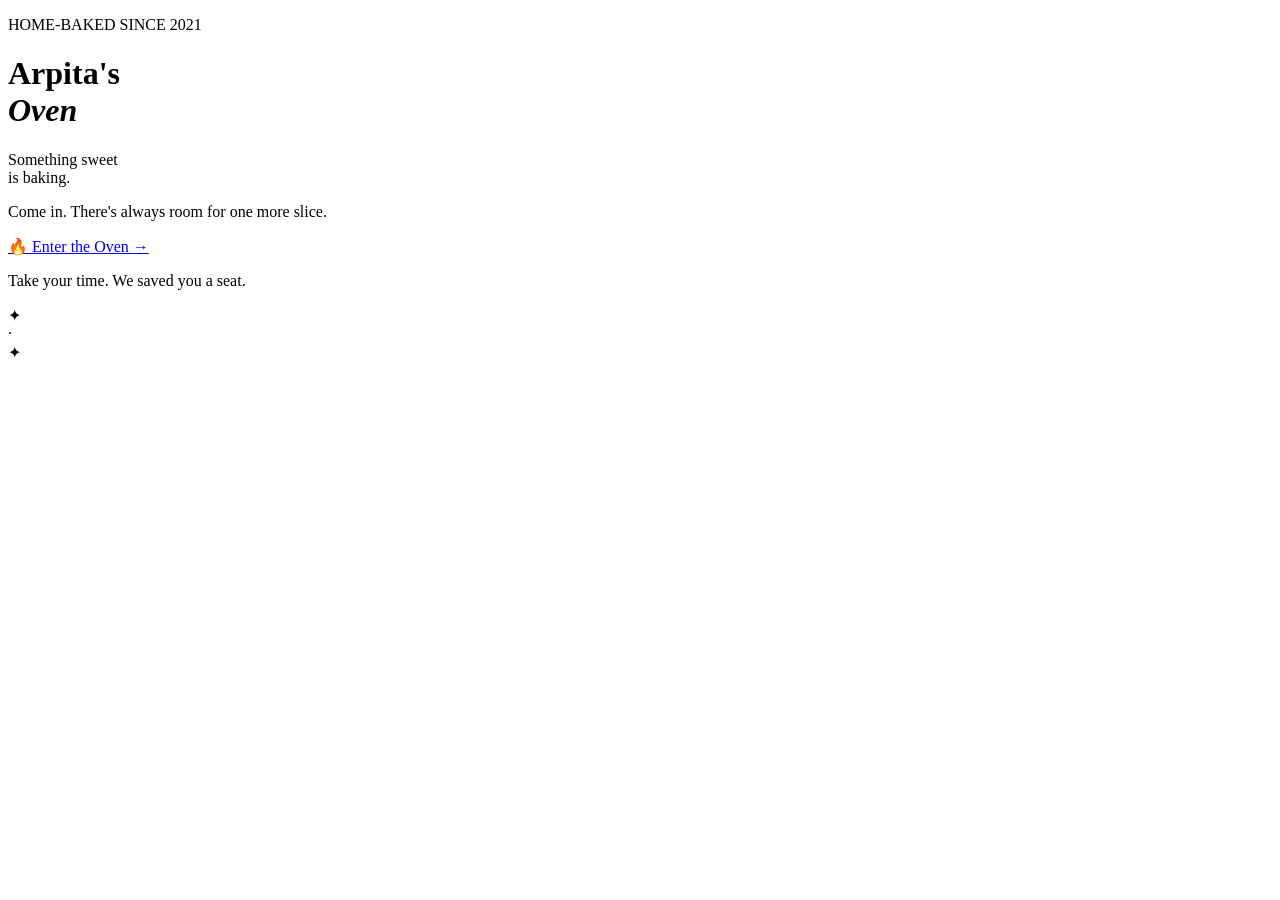
==== index.html @ a133d8ac "Create index.html" ====
<!DOCTYPE html>
<html lang="en">
<head>
  <meta charset="UTF-8">
  <meta name="viewport" content="width=device-width, initial-scale=1.0">

  <title>Arpita's Oven — Something Sweet Is Baking</title>

  <meta
    name="description"
    content="Welcome to Arpita's Oven — home-baked cakes made with love for moments worth remembering."
  >

  <link rel="stylesheet" href="css/style.css">
</head>

<body class="entrance-page">

  <main class="entrance">

    <div class="entrance-glow"></div>

    <div class="entrance-content">

      <p class="tiny-label">
        HOME-BAKED SINCE 2021
      </p>

      <h1>
        Arpita's<br>
        <em>Oven</em>
      </h1>

      <div class="divider"></div>

      <p class="entrance-message">
        Something sweet<br>
        is baking.
      </p>

      <p class="entrance-sub">
        Come in. There's always room for one more slice.
      </p>

      <a href="oven.html" class="oven-button">
        <span>🔥</span>
        Enter the Oven
        <span class="arrow">→</span>
      </a>

      <p class="entrance-note">
        Take your time. We saved you a seat.
      </p>

    </div>

    <div class="floating-crumb crumb-one">✦</div>
    <div class="floating-crumb crumb-two">·</div>
    <div class="floating-crumb crumb-three">✦</div>

  </main>

</body>
</html>
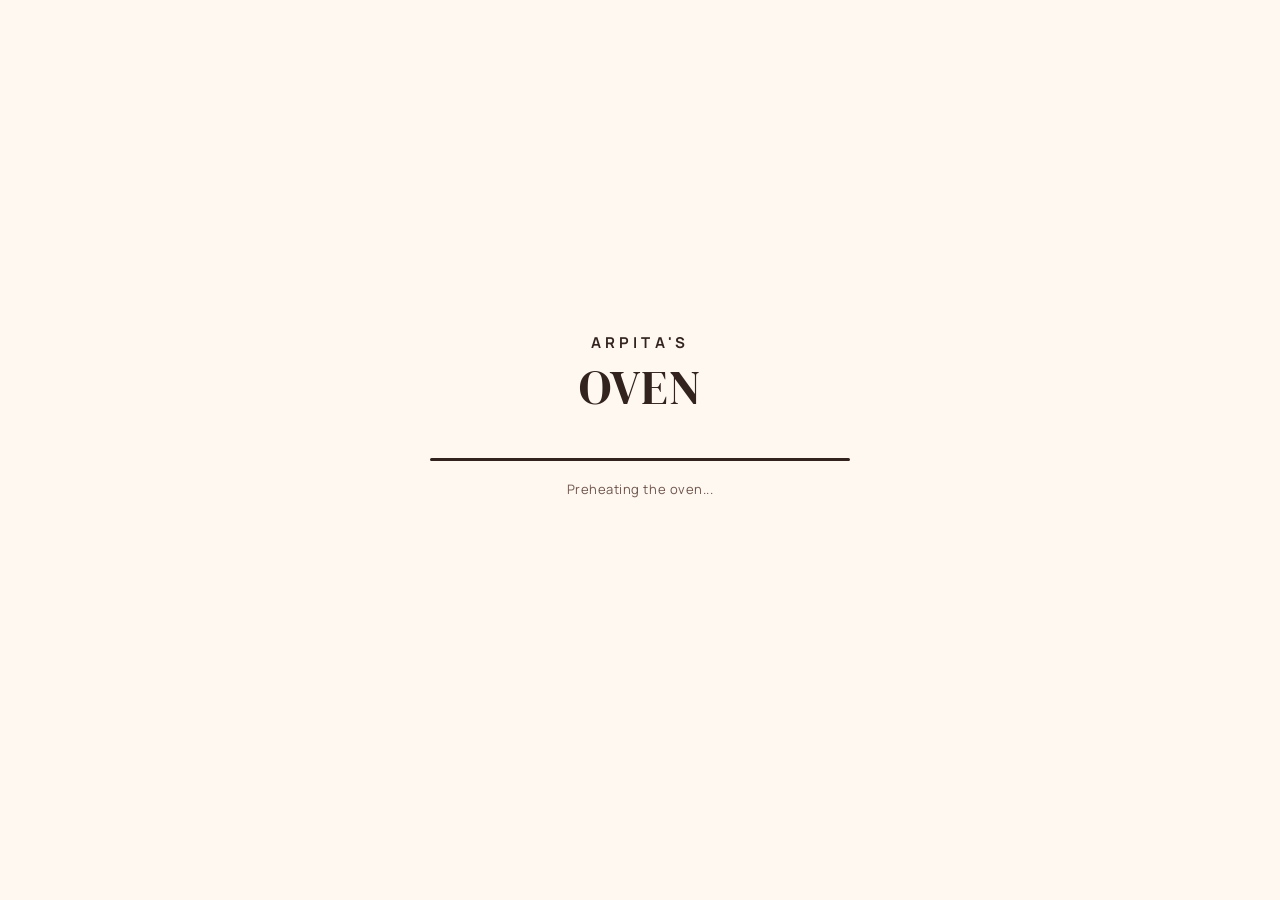
==== commit 6b38c9ae: "Update index.html" ====
--- a/index.html
+++ b/index.html
@@ -59,6 +59,6 @@
     <div class="floating-crumb crumb-three">✦</div>
 
   </main>
-
+<script src="js/main.js"></script>
 </body>
 </html>
--- a/css/style.css
+++ b/css/style.css
@@ -0,0 +1,1480 @@
+@import url('https://fonts.googleapis.com/css2?family=DM+Serif+Display:ital@0;1&family=Manrope:wght@400;500;600;700&display=swap');
+
+:root {
+
+  --cream: #fff8f1;
+  --cream-dark: #f5e9dd;
+
+  --brown: #33231e;
+  --brown-soft: #6d554c;
+
+  --peach: #e9a28f;
+  --peach-light: #f5c9ba;
+
+  --gold: #c89455;
+
+  --white: #ffffff;
+
+  --serif: "DM Serif Display", Georgia, serif;
+  --sans: "Manrope", Arial, sans-serif;
+
+}
+
+
+* {
+  box-sizing: border-box;
+}
+
+
+html {
+  scroll-behavior: smooth;
+}
+
+
+body {
+
+  margin: 0;
+
+  background: var(--cream);
+  color: var(--brown);
+
+  font-family: var(--sans);
+
+  line-height: 1.6;
+
+}
+
+
+a {
+  color: inherit;
+  text-decoration: none;
+}
+
+
+/* =========================
+   ENTRANCE
+========================= */
+
+
+.entrance-page {
+  overflow: hidden;
+}
+
+
+.entrance {
+
+  min-height: 100vh;
+
+  display: flex;
+  align-items: center;
+  justify-content: center;
+
+  position: relative;
+
+  background:
+
+    radial-gradient(
+      circle at 50% 45%,
+      rgba(245,201,186,.55),
+      transparent 32%
+    ),
+
+    var(--cream);
+
+}
+
+
+.entrance-content {
+
+  text-align: center;
+
+  position: relative;
+  z-index: 2;
+
+  padding: 40px 24px;
+
+}
+
+
+.tiny-label {
+
+  font-size: 11px;
+
+  letter-spacing: 4px;
+
+  font-weight: 700;
+
+  color: var(--brown-soft);
+
+  margin-bottom: 28px;
+
+}
+
+
+.entrance h1 {
+
+  font-family: var(--serif);
+
+  font-size: clamp(72px, 11vw, 150px);
+
+  font-weight: 400;
+
+  line-height: .82;
+
+  letter-spacing: -5px;
+
+  margin: 0;
+
+}
+
+
+.entrance h1 em {
+
+  color: var(--peach);
+
+  font-weight: 400;
+
+}
+
+
+.divider {
+
+  width: 70px;
+
+  height: 1px;
+
+  background: var(--gold);
+
+  margin: 45px auto 30px;
+
+}
+
+
+.entrance-message {
+
+  font-family: var(--serif);
+
+  font-size: clamp(30px, 4vw, 48px);
+
+  line-height: 1.05;
+
+  margin: 0;
+
+}
+
+
+.entrance-sub {
+
+  color: var(--brown-soft);
+
+  margin: 20px 0 35px;
+
+}
+
+
+.oven-button {
+
+  display: inline-flex;
+
+  align-items: center;
+
+  gap: 13px;
+
+  padding: 17px 28px;
+
+  border-radius: 100px;
+
+  background: var(--brown);
+
+  color: var(--cream);
+
+  font-weight: 700;
+
+  transition:
+    transform .25s ease,
+    box-shadow .25s ease;
+
+}
+
+
+.oven-button:hover {
+
+  transform: translateY(-4px);
+
+  box-shadow:
+    0 15px 30px rgba(51,35,30,.18);
+
+}
+
+
+.arrow {
+
+  transition: transform .25s ease;
+
+}
+
+
+.oven-button:hover .arrow {
+
+  transform: translateX(5px);
+
+}
+
+
+.entrance-note {
+
+  margin-top: 18px;
+
+  font-size: 12px;
+
+  color: var(--brown-soft);
+
+}
+
+
+/* floating details */
+
+
+.floating-crumb {
+
+  position: absolute;
+
+  color: var(--peach);
+
+  opacity: .55;
+
+}
+
+
+.crumb-one {
+  top: 18%;
+  left: 20%;
+}
+
+
+.crumb-two {
+  top: 30%;
+  right: 18%;
+  font-size: 30px;
+}
+
+
+.crumb-three {
+  bottom: 20%;
+  left: 25%;
+}
+
+
+/* =========================
+   HEADER
+========================= */
+
+
+.site-header {
+
+  position: sticky;
+
+  top: 0;
+
+  z-index: 20;
+
+  height: 76px;
+
+  display: flex;
+
+  align-items: center;
+
+  justify-content: space-between;
+
+  padding: 0 5vw;
+
+  background: rgba(255,248,241,.9);
+
+  backdrop-filter: blur(12px);
+
+  border-bottom: 1px solid rgba(51,35,30,.08);
+
+}
+
+
+.brand {
+
+  display: flex;
+
+  align-items: center;
+
+  gap: 10px;
+
+  font-family: var(--serif);
+
+  font-size: 20px;
+
+}
+
+
+.brand-mark {
+
+  width: 34px;
+  height: 34px;
+
+  display: grid;
+  place-items: center;
+
+  border-radius: 50%;
+
+  background: var(--brown);
+
+  color: var(--cream);
+
+  font-family: var(--sans);
+
+  font-size: 10px;
+
+  font-weight: 700;
+
+}
+
+
+nav {
+
+  display: flex;
+
+  gap: 27px;
+
+  font-size: 13px;
+
+  font-weight: 600;
+
+}
+
+
+nav a {
+
+  color: var(--brown-soft);
+
+  transition: color .2s ease;
+
+}
+
+
+nav a:hover,
+nav a.active {
+
+  color: var(--brown);
+
+}
+
+
+.nav-order {
+
+  padding: 10px 17px;
+
+  background: var(--peach);
+
+  color: white;
+
+  border-radius: 100px;
+
+  font-size: 12px;
+
+  font-weight: 700;
+
+}
+
+
+/* =========================
+   HERO
+========================= */
+
+
+.hero-section {
+
+  min-height: 720px;
+
+  display: grid;
+
+  grid-template-columns: 1fr 1fr;
+
+  align-items: center;
+
+  gap: 70px;
+
+  max-width: 1250px;
+
+  margin: auto;
+
+  padding: 90px 6vw;
+
+}
+
+
+.eyebrow {
+
+  font-size: 10px;
+
+  letter-spacing: 3px;
+
+  font-weight: 700;
+
+  color: var(--peach);
+
+  margin: 0 0 18px;
+
+}
+
+
+.hero-copy h1 {
+
+  font-family: var(--serif);
+
+  font-size: clamp(50px, 6vw, 82px);
+
+  font-weight: 400;
+
+  line-height: 1;
+
+  letter-spacing: -2px;
+
+  margin: 0;
+
+}
+
+
+.hero-copy h1 em {
+
+  color: var(--peach);
+
+}
+
+
+.hero-description {
+
+  max-width: 500px;
+
+  color: var(--brown-soft);
+
+  font-size: 17px;
+
+  margin: 30px 0;
+
+}
+
+
+.button-row {
+
+  display: flex;
+
+  gap: 12px;
+
+  flex-wrap: wrap;
+
+}
+
+
+.button {
+
+  display: inline-flex;
+
+  align-items: center;
+
+  justify-content: center;
+
+  padding: 14px 22px;
+
+  border-radius: 100px;
+
+  font-weight: 700;
+
+  font-size: 13px;
+
+}
+
+
+.button-dark {
+
+  background: var(--brown);
+
+  color: var(--cream);
+
+}
+
+
+.button-light {
+
+  border: 1px solid rgba(51,35,30,.25);
+
+}
+
+
+.button-cream {
+
+  background: var(--cream);
+
+  color: var(--brown);
+
+}
+
+
+.hero-art {
+
+  display: flex;
+
+  justify-content: center;
+
+}
+
+
+.cake-placeholder {
+
+  width: min(450px, 90vw);
+
+  aspect-ratio: 1;
+
+  border-radius: 50%;
+
+  background: var(--cream-dark);
+
+  display: flex;
+
+  flex-direction: column;
+
+  align-items: center;
+
+  justify-content: center;
+
+}
+
+
+.cake-placeholder p {
+
+  color: var(--brown-soft);
+
+  font-size: 12px;
+
+  text-align: center;
+
+  margin-top: 20px;
+
+}
+
+
+.cake-illustration {
+
+  width: 230px;
+
+  position: relative;
+
+}
+
+
+.cake-bottom,
+.cake-middle,
+.cake-top {
+
+  margin: auto;
+
+  background: white;
+
+  border: 2px solid var(--peach);
+
+}
+
+
+.cake-bottom {
+
+  width: 220px;
+
+  height: 55px;
+
+  border-radius: 10px 10px 18px 18px;
+
+}
+
+
+.cake-middle {
+
+  width: 190px;
+
+  height: 50px;
+
+  border-radius: 10px;
+
+  margin-top: -3px;
+
+}
+
+
+.cake-top {
+
+  width: 160px;
+
+  height: 45px;
+
+  border-radius: 10px 10px 5px 5px;
+
+  margin-top: -3px;
+
+}
+
+
+.cake-plate {
+
+  width: 250px;
+
+  height: 12px;
+
+  border-radius: 50%;
+
+  background: var(--peach-light);
+
+  margin: 10px auto 0;
+
+}
+
+
+.cake-flame {
+
+  text-align: center;
+
+  color: var(--gold);
+
+  margin-bottom: 5px;
+
+}
+
+
+/* =========================
+   INTRO
+========================= */
+
+
+.intro-section {
+
+  text-align: center;
+
+  max-width: 850px;
+
+  margin: auto;
+
+  padding: 120px 24px;
+
+}
+
+
+.intro-section h2,
+.featured-section h2,
+.gallery-preview h2 {
+
+  font-family: var(--serif);
+
+  font-size: clamp(42px, 5vw, 64px);
+
+  line-height: 1.05;
+
+  font-weight: 400;
+
+  margin: 0;
+
+}
+
+
+.section-copy {
+
+  max-width: 560px;
+
+  margin: 25px auto;
+
+  color: var(--brown-soft);
+
+}
+
+
+.text-link {
+
+  display: inline-block;
+
+  font-weight: 700;
+
+  font-size: 13px;
+
+  border-bottom: 1px solid var(--peach);
+
+  padding-bottom: 4px;
+
+}
+
+
+/* =========================
+   FEATURED
+========================= */
+
+
+.featured-section {
+
+  padding: 100px 6vw;
+
+  background: #f3e6db;
+
+}
+
+
+.section-heading {
+
+  max-width: 1250px;
+
+  margin: 0 auto 40px;
+
+  display: flex;
+
+  justify-content: space-between;
+
+  align-items: end;
+
+  gap: 20px;
+
+}
+
+
+.cake-grid {
+
+  max-width: 1250px;
+
+  margin: auto;
+
+  display: grid;
+
+  grid-template-columns: repeat(3, 1fr);
+
+  gap: 20px;
+
+}
+
+
+.cake-card {
+
+  background: var(--cream);
+
+}
+
+
+.cake-photo-placeholder {
+
+  aspect-ratio: 4/3;
+
+  display: grid;
+
+  place-items: center;
+
+  background: #ead9cc;
+
+  color: var(--brown-soft);
+
+  font-size: 12px;
+
+}
+
+
+.cake-card-content {
+
+  padding: 24px;
+
+}
+
+
+.cake-number {
+
+  font-size: 10px;
+
+  color: var(--gold);
+
+  letter-spacing: 2px;
+
+}
+
+
+.cake-card h3 {
+
+  font-family: var(--serif);
+
+  font-size: 27px;
+
+  font-weight: 400;
+
+  margin: 5px 0 8px;
+
+}
+
+
+.cake-card p {
+
+  color: var(--brown-soft);
+
+  font-size: 13px;
+
+}
+
+
+.cake-price {
+
+  display: block;
+
+  margin-top: 18px;
+
+  font-size: 12px;
+
+  font-weight: 700;
+
+}
+
+
+/* =========================
+   CUSTOM
+========================= */
+
+
+.custom-section {
+
+  padding: 130px 24px;
+
+  background: var(--brown);
+
+  color: var(--cream);
+
+  text-align: center;
+
+}
+
+
+.custom-inner {
+
+  max-width: 700px;
+
+  margin: auto;
+
+}
+
+
+.custom-section .eyebrow {
+
+  color: var(--peach-light);
+
+}
+
+
+.custom-section h2 {
+
+  font-family: var(--serif);
+
+  font-size: clamp(52px, 7vw, 90px);
+
+  font-weight: 400;
+
+  margin: 0 0 20px;
+
+}
+
+
+.custom-section p {
+
+  color: #d8c5ba;
+
+}
+
+
+/* =========================
+   GALLERY PREVIEW
+========================= */
+
+
+.gallery-preview {
+
+  padding: 110px 6vw;
+
+  max-width: 1400px;
+
+  margin: auto;
+
+}
+
+
+.mini-gallery {
+
+  display: grid;
+
+  grid-template-columns: 2fr 1fr 1fr;
+
+  grid-auto-rows: 230px;
+
+  gap: 12px;
+
+}
+
+
+.mini-gallery div {
+
+  display: grid;
+
+  place-items: center;
+
+  background: var(--cream-dark);
+
+  color: var(--brown-soft);
+
+  font-size: 11px;
+
+}
+
+
+.mini-gallery div:first-child {
+
+  grid-row: span 2;
+
+}
+
+
+/* =========================
+   FOOTER
+========================= */
+
+
+footer {
+
+  padding: 70px 24px 35px;
+
+  text-align: center;
+
+  background: #241814;
+
+  color: var(--cream);
+
+}
+
+
+.footer-brand {
+
+  font-family: var(--serif);
+
+  font-size: 30px;
+
+}
+
+
+footer p {
+
+  color: #ad9990;
+
+  font-size: 12px;
+
+}
+
+
+.footer-links {
+
+  display: flex;
+
+  justify-content: center;
+
+  flex-wrap: wrap;
+
+  gap: 20px;
+
+  margin: 30px 0;
+
+  font-size: 12px;
+
+}
+
+
+.copyright {
+
+  margin-top: 40px;
+
+}
+
+
+/* =========================
+   MOBILE
+========================= */
+
+
+@media (max-width: 850px) {
+
+  .site-header {
+
+    height: 68px;
+
+  }
+
+  nav {
+
+    display: none;
+
+  }
+
+  .nav-order {
+
+    display: none;
+
+  }
+
+  .hero-section {
+
+    grid-template-columns: 1fr;
+
+    padding-top: 60px;
+
+    text-align: center;
+
+  }
+
+  .hero-description {
+
+    margin-left: auto;
+    margin-right: auto;
+
+  }
+
+  .button-row {
+
+    justify-content: center;
+
+  }
+
+  .cake-grid {
+
+    grid-template-columns: 1fr;
+
+  }
+
+  .section-heading {
+
+    align-items: start;
+
+    flex-direction: column;
+
+  }
+
+}
+
+
+@media (max-width: 600px) {
+
+  .entrance h1 {
+
+    letter-spacing: -3px;
+
+  }
+
+  .hero-section {
+
+    min-height: auto;
+
+  }
+
+  .intro-section,
+  .featured-section,
+  .gallery-preview {
+
+    padding-top: 75px;
+    padding-bottom: 75px;
+
+  }
+
+  .mini-gallery {
+
+    grid-template-columns: 1fr 1fr;
+
+    grid-auto-rows: 180px;
+
+  }
+
+  .mini-gallery div:first-child {
+
+    grid-row: span 1;
+
+  }
+
+}
+/* ===== CENTERED PAGE CONTENT ===== */
+
+.page-hero-inner,
+.section-heading,
+.story-layout,
+.values-grid,
+.story-closing,
+.gallery-section,
+.gallery-note,
+.cakes-section {
+  width: min(1120px, 90%);
+  margin-left: auto;
+  margin-right: auto;
+}
+
+/* Keep navigation comfortably spaced */
+.site-header {
+  padding-left: 5%;
+  padding-right: 5%;
+}
+
+/* Give page headings a little breathing room */
+.page-hero-inner {
+  padding-top: 40px;
+  padding-bottom: 40px;
+}
+
+/* Story content */
+.story-layout {
+  display: grid;
+  grid-template-columns: 0.8fr 1.2fr;
+  gap: 80px;
+}
+
+/* Gallery and cake sections */
+.gallery-section,
+.cakes-section {
+  padding-left: 0;
+  padding-right: 0;
+}
+
+@media (max-width: 800px) {
+
+  .page-hero-inner,
+  .section-heading,
+  .story-layout,
+  .values-grid,
+  .story-closing,
+  .gallery-section,
+  .gallery-note,
+  .cakes-section {
+    width: 90%;
+  }
+
+  .story-layout {
+    grid-template-columns: 1fr;
+    gap: 30px;
+  }
+
+}
+/* ===== CONTACT PAGE CENTERING ===== */
+
+.contact-section {
+  width: 100%;
+  padding: 100px 0;
+}
+
+.contact-layout {
+  width: min(1120px, 90%);
+  margin-left: auto;
+  margin-right: auto;
+
+  display: grid;
+  grid-template-columns: 0.9fr 1.1fr;
+  gap: 80px;
+  align-items: center;
+}
+
+.contact-copy {
+  max-width: 520px;
+}
+
+.contact-card {
+  width: 100%;
+  max-width: 520px;
+  margin-left: auto;
+  margin-right: auto;
+}
+
+/* WhatsApp + Facebook buttons */
+
+.social-button {
+  display: flex;
+  align-items: center;
+  gap: 16px;
+
+  width: 100%;
+  box-sizing: border-box;
+
+  margin-top: 16px;
+  padding: 18px 20px;
+
+  text-decoration: none;
+  border: 1px solid rgba(51, 35, 30, 0.12);
+  border-radius: 14px;
+
+  background: var(--white);
+  color: var(--brown);
+
+  transition: transform 0.2s ease, box-shadow 0.2s ease;
+}
+
+.social-button:hover {
+  transform: translateY(-3px);
+  box-shadow: 0 12px 30px rgba(51, 35, 30, 0.10);
+}
+
+.social-icon {
+  width: 42px;
+  height: 42px;
+
+  display: flex;
+  align-items: center;
+  justify-content: center;
+
+  border-radius: 50%;
+
+  background: var(--cream-dark);
+
+  font-size: 20px;
+  font-weight: 700;
+}
+
+.social-button strong {
+  display: block;
+  font-size: 16px;
+}
+
+.social-button small {
+  display: block;
+  margin-top: 3px;
+
+  color: var(--brown-soft);
+  font-size: 12px;
+}
+
+
+/* Footer social links */
+
+.footer-social {
+  display: flex;
+  justify-content: center;
+  gap: 20px;
+  margin-top: 22px;
+}
+
+.footer-social a {
+  color: inherit;
+  text-decoration: none;
+}
+
+.footer-social a:hover {
+  text-decoration: underline;
+}
+
+
+/* MOBILE */
+
+@media (max-width: 800px) {
+
+  .contact-section {
+    padding: 70px 0;
+  }
+
+  .contact-layout {
+    width: 90%;
+    grid-template-columns: 1fr;
+    gap: 50px;
+  }
+
+  .contact-copy,
+  .contact-card {
+    max-width: 100%;
+  }
+
+}
+/* =========================================
+   ARPITA'S OVEN — LOADING EXPERIENCE
+   ========================================= */
+
+.oven-loading {
+  position: fixed;
+  inset: 0;
+  z-index: 99999;
+
+  display: flex;
+  align-items: center;
+  justify-content: center;
+
+  background: var(--cream);
+
+  opacity: 1;
+  visibility: visible;
+
+  transition:
+    opacity 0.7s ease,
+    visibility 0.7s ease;
+}
+
+.oven-loading-inner {
+  width: min(420px, 80%);
+  text-align: center;
+}
+
+
+/* BRAND */
+
+.oven-brand {
+  color: var(--brown);
+
+  font-family: var(--sans);
+  font-size: 15px;
+  font-weight: 700;
+  letter-spacing: 0.28em;
+
+  line-height: 1.5;
+
+  animation: ovenBrandIn 1s ease both;
+}
+
+.oven-brand span {
+  display: block;
+
+  font-family: var(--serif);
+  font-size: 48px;
+  font-weight: 400;
+  letter-spacing: 0.02em;
+
+  margin-top: -4px;
+}
+
+
+/* LOADER */
+
+.oven-loader {
+  width: 100%;
+  height: 3px;
+
+  margin: 35px auto 18px;
+
+  overflow: hidden;
+
+  background: var(--cream-dark);
+  border-radius: 20px;
+}
+
+.oven-loader-fill {
+  width: 0;
+  height: 100%;
+
+  background: var(--brown);
+
+  animation: ovenHeat 2.2s ease forwards;
+}
+
+
+/* TEXT */
+
+.oven-loading-text {
+  margin: 0;
+
+  color: var(--brown-soft);
+
+  font-family: var(--sans);
+  font-size: 13px;
+  letter-spacing: 0.04em;
+
+  animation: ovenTextIn 1s ease 0.3s both;
+}
+
+.oven-ding {
+  margin-top: 14px;
+
+  color: var(--brown);
+
+  font-family: var(--serif);
+  font-size: 21px;
+
+  opacity: 0;
+}
+
+
+/* READY */
+
+.oven-loading.oven-ready .oven-loading-text {
+  opacity: 0;
+  transition: opacity 0.35s ease;
+}
+
+.oven-loading.oven-ready .oven-ding {
+  opacity: 1;
+  animation: ovenDing 0.6s ease both;
+}
+
+
+/* HIDE */
+
+.oven-loading.oven-hide {
+  opacity: 0;
+  visibility: hidden;
+}
+
+
+/* ANIMATIONS */
+
+@keyframes ovenBrandIn {
+
+  from {
+    opacity: 0;
+    transform: translateY(12px);
+  }
+
+  to {
+    opacity: 1;
+    transform: translateY(0);
+  }
+
+}
+
+@keyframes ovenTextIn {
+
+  from {
+    opacity: 0;
+    transform: translateY(8px);
+  }
+
+  to {
+    opacity: 1;
+    transform: translateY(0);
+  }
+
+}
+
+@keyframes ovenHeat {
+
+  from {
+    width: 0;
+  }
+
+  to {
+    width: 100%;
+  }
+
+}
+
+@keyframes ovenDing {
+
+  from {
+    opacity: 0;
+    transform: translateY(8px);
+  }
+
+  to {
+    opacity: 1;
+    transform: translateY(0);
+  }
+
+}
+
+
+/* MOBILE */
+
+@media (max-width: 600px) {
+
+  .oven-brand span {
+    font-size: 40px;
+  }
+
+  .oven-loading-inner {
+    width: 82%;
+  }
+
+}
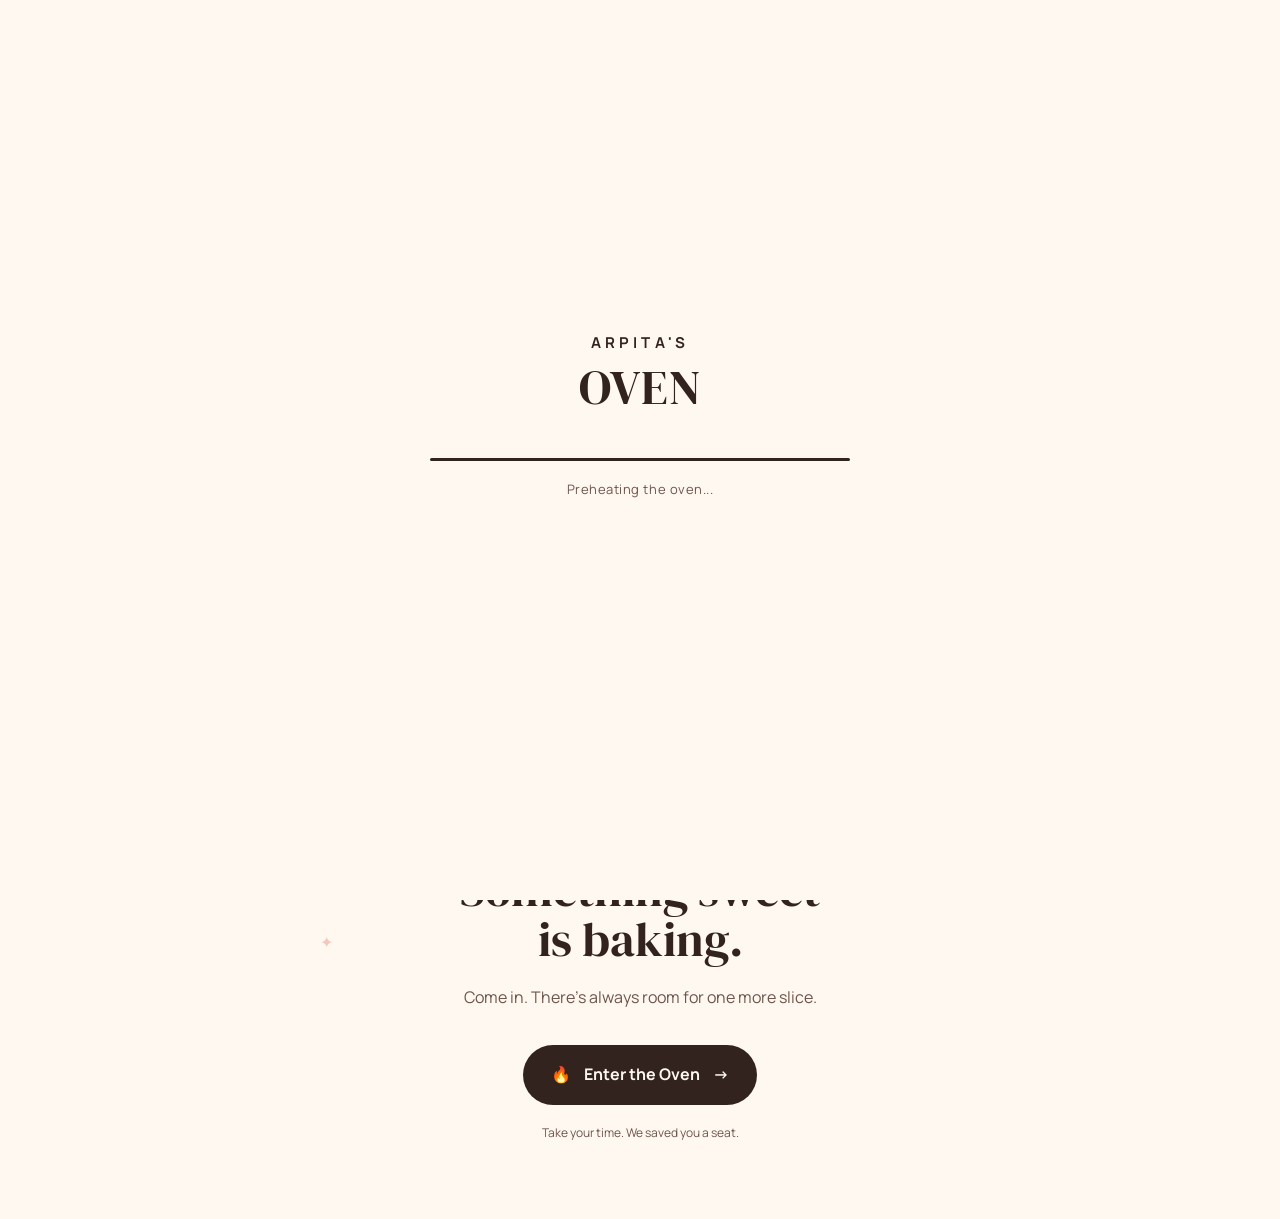
==== commit cb126c51: "Update index.html" ====
--- a/index.html
+++ b/index.html
@@ -12,6 +12,9 @@
   >
 
   <link rel="stylesheet" href="css/style.css">
+
+  <!-- Arpita's Oven logo as favicon -->
+  <link rel="icon" type="image/png" href="logo.png">
 </head>
 
 <body class="entrance-page">
@@ -21,6 +24,13 @@
     <div class="entrance-glow"></div>
 
     <div class="entrance-content">
+
+      <!-- Arpita's Oven Logo -->
+      <img
+        src="logo.png"
+        alt="Arpita's Oven Logo"
+        class="site-logo"
+      >
 
       <p class="tiny-label">
         HOME-BAKED SINCE 2021
@@ -59,6 +69,8 @@
     <div class="floating-crumb crumb-three">✦</div>
 
   </main>
-<script src="js/main.js"></script>
+
+  <script src="js/main.js"></script>
+
 </body>
 </html>
--- a/css/style.css
+++ b/css/style.css
@@ -1478,3 +1478,263 @@
   }
 
 }
+/* =========================================
+   ARPITA'S OVEN — SUBTLE BAKERY ANIMATIONS
+   ========================================= */
+
+/* Smooth scrolling */
+
+html {
+  scroll-behavior: smooth;
+}
+
+
+/* PAGE CONTENT — gentle entrance */
+
+main > section {
+  animation: pageSectionIn 0.8s ease both;
+}
+
+@keyframes pageSectionIn {
+  from {
+    opacity: 0;
+    transform: translateY(18px);
+  }
+
+  to {
+    opacity: 1;
+    transform: translateY(0);
+  }
+}
+
+
+/* HEADINGS — soft reveal */
+
+.page-hero h1,
+.hero-copy h1 {
+  animation: headingReveal 0.9s ease 0.15s both;
+}
+
+@keyframes headingReveal {
+  from {
+    opacity: 0;
+    transform: translateY(20px);
+  }
+
+  to {
+    opacity: 1;
+    transform: translateY(0);
+  }
+}
+
+
+/* CAKE CARDS */
+
+.cake-card {
+  transition:
+    transform 0.35s ease,
+    box-shadow 0.35s ease;
+}
+
+.cake-card:hover {
+  transform: translateY(-7px);
+  box-shadow: 0 18px 40px rgba(51, 35, 30, 0.10);
+}
+
+
+/* Cake image area */
+
+.cake-photo-placeholder,
+.gallery-placeholder {
+  overflow: hidden;
+  transition: transform 0.4s ease;
+}
+
+.cake-card:hover .cake-photo-placeholder {
+  transform: scale(1.015);
+}
+
+
+/* GALLERY */
+
+.gallery-item {
+  transition:
+    transform 0.35s ease,
+    box-shadow 0.35s ease;
+}
+
+.gallery-item:hover {
+  transform: translateY(-5px);
+  box-shadow: 0 15px 35px rgba(51, 35, 30, 0.10);
+}
+
+
+/* BUTTONS */
+
+.button,
+.oven-button,
+.nav-order {
+  transition:
+    transform 0.25s ease,
+    box-shadow 0.25s ease,
+    background-color 0.25s ease;
+}
+
+.button:hover,
+.oven-button:hover,
+.nav-order:hover {
+  transform: translateY(-2px);
+}
+
+
+/* TEXT LINKS */
+
+.text-link {
+  transition:
+    gap 0.25s ease,
+    opacity 0.25s ease;
+}
+
+.text-link:hover {
+  opacity: 0.7;
+}
+
+
+/* NAVIGATION */
+
+.site-header nav a {
+  position: relative;
+}
+
+.site-header nav a::after {
+  content: "";
+
+  position: absolute;
+  left: 0;
+  bottom: -6px;
+
+  width: 0;
+  height: 1px;
+
+  background: currentColor;
+
+  transition: width 0.25s ease;
+}
+
+.site-header nav a:hover::after,
+.site-header nav a.active::after {
+  width: 100%;
+}
+
+
+/* SOCIAL BUTTONS */
+
+.social-button {
+  transition:
+    transform 0.3s ease,
+    box-shadow 0.3s ease;
+}
+
+.social-button:hover {
+  transform: translateY(-4px);
+  box-shadow: 0 14px 30px rgba(51, 35, 30, 0.10);
+}
+
+
+/* CUSTOM SECTION */
+
+.custom-inner {
+  animation: softFloat 5s ease-in-out infinite;
+}
+
+@keyframes softFloat {
+  0%,
+  100% {
+    transform: translateY(0);
+  }
+
+  50% {
+    transform: translateY(-4px);
+  }
+}
+
+
+/* ENTRANCE PAGE */
+
+.entrance-content {
+  animation: entranceReveal 1s ease both;
+}
+
+@keyframes entranceReveal {
+  from {
+    opacity: 0;
+    transform: translateY(25px);
+  }
+
+  to {
+    opacity: 1;
+    transform: translateY(0);
+  }
+}
+
+
+/* FLOATING BAKERY DETAILS */
+
+.floating-crumb {
+  animation: crumbFloat 4s ease-in-out infinite;
+}
+
+.crumb-two {
+  animation-delay: 1s;
+}
+
+.crumb-three {
+  animation-delay: 2s;
+}
+
+@keyframes crumbFloat {
+  0%,
+  100% {
+    transform: translateY(0);
+    opacity: 0.5;
+  }
+
+  50% {
+    transform: translateY(-10px);
+    opacity: 1;
+  }
+}
+
+
+/* CONTACT SOCIAL ICON */
+
+.social-icon {
+  transition:
+    transform 0.3s ease,
+    background-color 0.3s ease;
+}
+
+.social-button:hover .social-icon {
+  transform: scale(1.08) rotate(-3deg);
+}
+
+
+/* RESPECT REDUCED MOTION */
+
+@media (prefers-reduced-motion: reduce) {
+
+  *,
+  *::before,
+  *::after {
+    animation-duration: 0.01ms !important;
+    animation-iteration-count: 1 !important;
+    scroll-behavior: auto !important;
+    transition-duration: 0.01ms !important;
+  }
+
+}
+/* Hide story section numbers */
+
+.value-number {
+  display: none;
+}
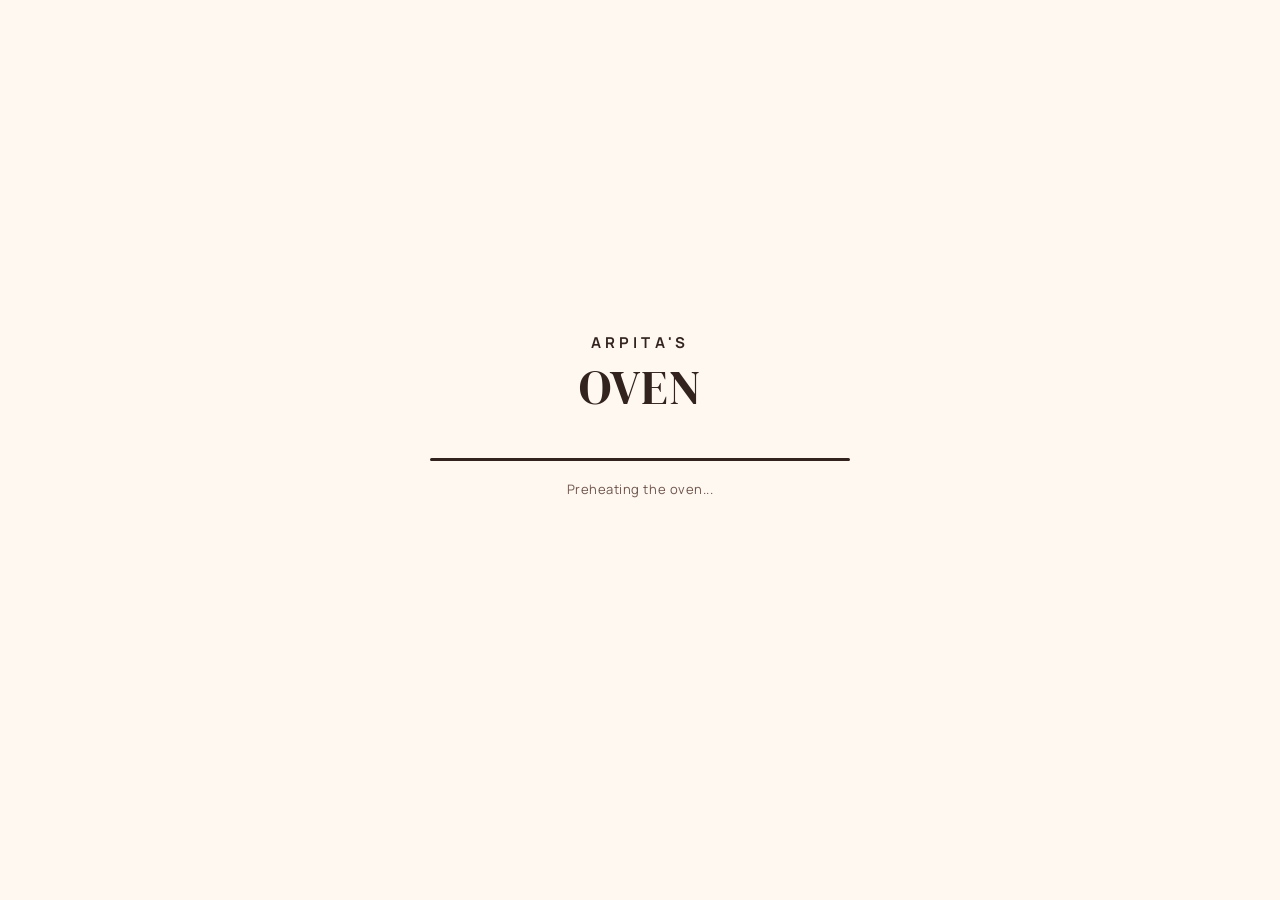
==== commit 98c9a094: "Update index.html" ====
--- a/index.html
+++ b/index.html
@@ -13,8 +13,11 @@
 
   <link rel="stylesheet" href="css/style.css">
 
-  <!-- Arpita's Oven logo as favicon -->
-  <link rel="icon" type="image/png" href="logo.png">
+  <link
+    rel="icon"
+    type="image/png"
+    href="https://arpitas-oven-2.rkm04717.workers.dev/logo.png"
+  >
 </head>
 
 <body class="entrance-page">
@@ -25,9 +28,8 @@
 
     <div class="entrance-content">
 
-      <!-- Arpita's Oven Logo -->
       <img
-        src="logo.png"
+        src="https://arpitas-oven-2.rkm04717.workers.dev/logo.png"
         alt="Arpita's Oven Logo"
         class="site-logo"
       >
--- a/css/style.css
+++ b/css/style.css
@@ -96,6 +96,56 @@
 }
 
 
+/* =========================
+   ARPITA'S OVEN LOGO
+========================= */
+
+
+.site-logo {
+
+  display: block;
+
+  width: 150px;
+  height: auto;
+
+  margin: 0 auto 28px;
+
+  object-fit: contain;
+
+  animation: logoReveal 1s ease both;
+
+}
+
+
+/* Logo entrance animation */
+
+@keyframes logoReveal {
+
+  from {
+    opacity: 0;
+    transform: translateY(-15px) scale(.94);
+  }
+
+  to {
+    opacity: 1;
+    transform: translateY(0) scale(1);
+  }
+
+}
+
+
+/* Keep logo elegant on smaller screens */
+
+@media (max-width: 600px) {
+
+  .site-logo {
+    width: 115px;
+    margin-bottom: 24px;
+  }
+
+}
+
+
 .tiny-label {
 
   font-size: 11px;
@@ -1095,7 +1145,12 @@
   }
 
 }
-/* ===== CENTERED PAGE CONTENT ===== */
+
+
+/* =========================
+   CENTERED PAGE CONTENT
+========================= */
+
 
 .page-hero-inner,
 .section-heading,
@@ -1105,36 +1160,58 @@
 .gallery-section,
 .gallery-note,
 .cakes-section {
+
   width: min(1120px, 90%);
+
   margin-left: auto;
   margin-right: auto;
-}
+
+}
+
 
 /* Keep navigation comfortably spaced */
+
 .site-header {
+
   padding-left: 5%;
   padding-right: 5%;
-}
+
+}
+
 
 /* Give page headings a little breathing room */
+
 .page-hero-inner {
+
   padding-top: 40px;
   padding-bottom: 40px;
-}
+
+}
+
 
 /* Story content */
+
 .story-layout {
+
   display: grid;
+
   grid-template-columns: 0.8fr 1.2fr;
+
   gap: 80px;
-}
+
+}
+
 
 /* Gallery and cake sections */
+
 .gallery-section,
 .cakes-section {
+
   padding-left: 0;
   padding-right: 0;
-}
+
+}
+
 
 @media (max-width: 800px) {
 
@@ -1146,77 +1223,125 @@
   .gallery-section,
   .gallery-note,
   .cakes-section {
+
     width: 90%;
+
   }
 
   .story-layout {
+
     grid-template-columns: 1fr;
+
     gap: 30px;
-  }
-
-}
-/* ===== CONTACT PAGE CENTERING ===== */
+
+  }
+
+}
+
+
+/* =========================
+   CONTACT PAGE CENTERING
+========================= */
+
 
 .contact-section {
+
   width: 100%;
+
   padding: 100px 0;
-}
+
+}
+
 
 .contact-layout {
+
   width: min(1120px, 90%);
+
   margin-left: auto;
   margin-right: auto;
 
   display: grid;
+
   grid-template-columns: 0.9fr 1.1fr;
+
   gap: 80px;
+
   align-items: center;
-}
+
+}
+
 
 .contact-copy {
+
   max-width: 520px;
-}
+
+}
+
 
 .contact-card {
+
   width: 100%;
+
   max-width: 520px;
+
   margin-left: auto;
   margin-right: auto;
-}
+
+}
+
 
 /* WhatsApp + Facebook buttons */
 
+
 .social-button {
+
   display: flex;
+
   align-items: center;
+
   gap: 16px;
 
   width: 100%;
+
   box-sizing: border-box;
 
   margin-top: 16px;
+
   padding: 18px 20px;
 
   text-decoration: none;
+
   border: 1px solid rgba(51, 35, 30, 0.12);
+
   border-radius: 14px;
 
   background: var(--white);
+
   color: var(--brown);
 
-  transition: transform 0.2s ease, box-shadow 0.2s ease;
-}
+  transition:
+    transform 0.2s ease,
+    box-shadow 0.2s ease;
+
+}
+
 
 .social-button:hover {
+
   transform: translateY(-3px);
+
   box-shadow: 0 12px 30px rgba(51, 35, 30, 0.10);
-}
+
+}
+
 
 .social-icon {
+
   width: 42px;
   height: 42px;
 
   display: flex;
+
   align-items: center;
   justify-content: center;
 
@@ -1225,72 +1350,112 @@
   background: var(--cream-dark);
 
   font-size: 20px;
+
   font-weight: 700;
-}
+
+}
+
 
 .social-button strong {
+
   display: block;
+
   font-size: 16px;
-}
+
+}
+
 
 .social-button small {
+
   display: block;
+
   margin-top: 3px;
 
   color: var(--brown-soft);
+
   font-size: 12px;
+
 }
 
 
 /* Footer social links */
 
+
 .footer-social {
+
   display: flex;
+
   justify-content: center;
+
   gap: 20px;
+
   margin-top: 22px;
-}
+
+}
+
 
 .footer-social a {
+
   color: inherit;
+
   text-decoration: none;
-}
+
+}
+
 
 .footer-social a:hover {
+
   text-decoration: underline;
+
 }
 
 
 /* MOBILE */
 
+
 @media (max-width: 800px) {
 
   .contact-section {
+
     padding: 70px 0;
+
   }
 
   .contact-layout {
+
     width: 90%;
+
     grid-template-columns: 1fr;
+
     gap: 50px;
+
   }
 
   .contact-copy,
   .contact-card {
+
     max-width: 100%;
-  }
-
-}
+
+  }
+
+}
+
+
 /* =========================================
    ARPITA'S OVEN — LOADING EXPERIENCE
-   ========================================= */
+========================================= */
+
 
 .oven-loading {
+
   position: fixed;
+
   inset: 0;
+
   z-index: 99999;
 
   display: flex;
+
   align-items: center;
   justify-content: center;
 
@@ -1302,45 +1467,65 @@
   transition:
     opacity 0.7s ease,
     visibility 0.7s ease;
-}
+
+}
+
 
 .oven-loading-inner {
+
   width: min(420px, 80%);
+
   text-align: center;
+
 }
 
 
 /* BRAND */
 
+
 .oven-brand {
+
   color: var(--brown);
 
   font-family: var(--sans);
+
   font-size: 15px;
+
   font-weight: 700;
+
   letter-spacing: 0.28em;
 
   line-height: 1.5;
 
   animation: ovenBrandIn 1s ease both;
-}
+
+}
+
 
 .oven-brand span {
+
   display: block;
 
   font-family: var(--serif);
+
   font-size: 48px;
+
   font-weight: 400;
+
   letter-spacing: 0.02em;
 
   margin-top: -4px;
+
 }
 
 
 /* LOADER */
 
+
 .oven-loader {
+
   width: 100%;
+
   height: 3px;
 
   margin: 35px auto 18px;
@@ -1348,67 +1533,95 @@
   overflow: hidden;
 
   background: var(--cream-dark);
+
   border-radius: 20px;
-}
+
+}
+
 
 .oven-loader-fill {
+
   width: 0;
+
   height: 100%;
 
   background: var(--brown);
 
   animation: ovenHeat 2.2s ease forwards;
+
 }
 
 
 /* TEXT */
 
+
 .oven-loading-text {
+
   margin: 0;
 
   color: var(--brown-soft);
 
   font-family: var(--sans);
+
   font-size: 13px;
+
   letter-spacing: 0.04em;
 
   animation: ovenTextIn 1s ease 0.3s both;
-}
+
+}
+
 
 .oven-ding {
+
   margin-top: 14px;
 
   color: var(--brown);
 
   font-family: var(--serif);
+
   font-size: 21px;
 
   opacity: 0;
+
 }
 
 
 /* READY */
 
+
 .oven-loading.oven-ready .oven-loading-text {
+
   opacity: 0;
+
   transition: opacity 0.35s ease;
-}
+
+}
+
 
 .oven-loading.oven-ready .oven-ding {
+
   opacity: 1;
+
   animation: ovenDing 0.6s ease both;
+
 }
 
 
 /* HIDE */
 
+
 .oven-loading.oven-hide {
+
   opacity: 0;
+
   visibility: hidden;
+
 }
 
 
 /* ANIMATIONS */
+
 
 @keyframes ovenBrandIn {
 
@@ -1424,6 +1637,7 @@
 
 }
 
+
 @keyframes ovenTextIn {
 
   from {
@@ -1438,6 +1652,7 @@
 
 }
 
+
 @keyframes ovenHeat {
 
   from {
@@ -1449,6 +1664,7 @@
   }
 
 }
+
 
 @keyframes ovenDing {
 
@@ -1467,6 +1683,7 @@
 
 /* MOBILE */
 
+
 @media (max-width: 600px) {
 
   .oven-brand span {
@@ -1478,263 +1695,405 @@
   }
 
 }
+
+
 /* =========================================
    ARPITA'S OVEN — SUBTLE BAKERY ANIMATIONS
-   ========================================= */
+========================================= */
+
 
 /* Smooth scrolling */
 
+
 html {
+
   scroll-behavior: smooth;
+
 }
 
 
 /* PAGE CONTENT — gentle entrance */
 
+
 main > section {
+
   animation: pageSectionIn 0.8s ease both;
-}
+
+}
+
 
 @keyframes pageSectionIn {
+
   from {
+
     opacity: 0;
+
     transform: translateY(18px);
+
   }
 
   to {
+
     opacity: 1;
+
     transform: translateY(0);
-  }
+
+  }
+
 }
 
 
 /* HEADINGS — soft reveal */
+
 
 .page-hero h1,
 .hero-copy h1 {
+
   animation: headingReveal 0.9s ease 0.15s both;
-}
+
+}
+
 
 @keyframes headingReveal {
+
   from {
+
     opacity: 0;
+
     transform: translateY(20px);
+
   }
 
   to {
+
     opacity: 1;
+
     transform: translateY(0);
-  }
+
+  }
+
 }
 
 
 /* CAKE CARDS */
 
+
 .cake-card {
+
   transition:
     transform 0.35s ease,
     box-shadow 0.35s ease;
-}
+
+}
+
 
 .cake-card:hover {
+
   transform: translateY(-7px);
-  box-shadow: 0 18px 40px rgba(51, 35, 30, 0.10);
+
+  box-shadow:
+    0 18px 40px rgba(51, 35, 30, 0.10);
+
 }
 
 
 /* Cake image area */
+
 
 .cake-photo-placeholder,
 .gallery-placeholder {
+
   overflow: hidden;
+
   transition: transform 0.4s ease;
-}
+
+}
+
 
 .cake-card:hover .cake-photo-placeholder {
+
   transform: scale(1.015);
+
 }
 
 
 /* GALLERY */
 
+
 .gallery-item {
+
   transition:
     transform 0.35s ease,
     box-shadow 0.35s ease;
-}
+
+}
+
 
 .gallery-item:hover {
+
   transform: translateY(-5px);
-  box-shadow: 0 15px 35px rgba(51, 35, 30, 0.10);
+
+  box-shadow:
+    0 15px 35px rgba(51, 35, 30, 0.10);
+
 }
 
 
 /* BUTTONS */
+
 
 .button,
 .oven-button,
 .nav-order {
+
   transition:
     transform 0.25s ease,
     box-shadow 0.25s ease,
     background-color 0.25s ease;
-}
+
+}
+
 
 .button:hover,
 .oven-button:hover,
 .nav-order:hover {
+
   transform: translateY(-2px);
+
 }
 
 
 /* TEXT LINKS */
 
+
 .text-link {
+
   transition:
     gap 0.25s ease,
     opacity 0.25s ease;
-}
+
+}
+
 
 .text-link:hover {
+
   opacity: 0.7;
+
 }
 
 
 /* NAVIGATION */
 
+
 .site-header nav a {
+
   position: relative;
-}
+
+}
+
 
 .site-header nav a::after {
+
   content: "";
 
   position: absolute;
+
   left: 0;
+
   bottom: -6px;
 
   width: 0;
+
   height: 1px;
 
   background: currentColor;
 
   transition: width 0.25s ease;
-}
+
+}
+
 
 .site-header nav a:hover::after,
 .site-header nav a.active::after {
+
   width: 100%;
+
 }
 
 
 /* SOCIAL BUTTONS */
 
+
 .social-button {
+
   transition:
     transform 0.3s ease,
     box-shadow 0.3s ease;
-}
+
+}
+
 
 .social-button:hover {
+
   transform: translateY(-4px);
-  box-shadow: 0 14px 30px rgba(51, 35, 30, 0.10);
+
+  box-shadow:
+    0 14px 30px rgba(51, 35, 30, 0.10);
+
 }
 
 
 /* CUSTOM SECTION */
 
+
 .custom-inner {
+
   animation: softFloat 5s ease-in-out infinite;
-}
+
+}
+
 
 @keyframes softFloat {
+
   0%,
   100% {
+
     transform: translateY(0);
+
   }
 
   50% {
+
     transform: translateY(-4px);
-  }
+
+  }
+
 }
 
 
 /* ENTRANCE PAGE */
 
+
 .entrance-content {
+
   animation: entranceReveal 1s ease both;
-}
+
+}
+
 
 @keyframes entranceReveal {
+
   from {
+
     opacity: 0;
+
     transform: translateY(25px);
+
   }
 
   to {
+
     opacity: 1;
+
     transform: translateY(0);
-  }
+
+  }
+
 }
 
 
 /* FLOATING BAKERY DETAILS */
 
+
 .floating-crumb {
+
   animation: crumbFloat 4s ease-in-out infinite;
-}
+
+}
+
 
 .crumb-two {
+
   animation-delay: 1s;
-}
+
+}
+
 
 .crumb-three {
+
   animation-delay: 2s;
-}
+
+}
+
 
 @keyframes crumbFloat {
+
   0%,
   100% {
+
     transform: translateY(0);
+
     opacity: 0.5;
+
   }
 
   50% {
+
     transform: translateY(-10px);
+
     opacity: 1;
-  }
+
+  }
+
 }
 
 
 /* CONTACT SOCIAL ICON */
 
+
 .social-icon {
+
   transition:
     transform 0.3s ease,
     background-color 0.3s ease;
-}
+
+}
+
 
 .social-button:hover .social-icon {
+
   transform: scale(1.08) rotate(-3deg);
+
 }
 
 
 /* RESPECT REDUCED MOTION */
+
 
 @media (prefers-reduced-motion: reduce) {
 
   *,
   *::before,
   *::after {
+
     animation-duration: 0.01ms !important;
+
     animation-iteration-count: 1 !important;
+
     scroll-behavior: auto !important;
+
     transition-duration: 0.01ms !important;
-  }
-
-}
+
+  }
+
+}
+
+
 /* Hide story section numbers */
 
+
 .value-number {
+
   display: none;
-}
+
+}
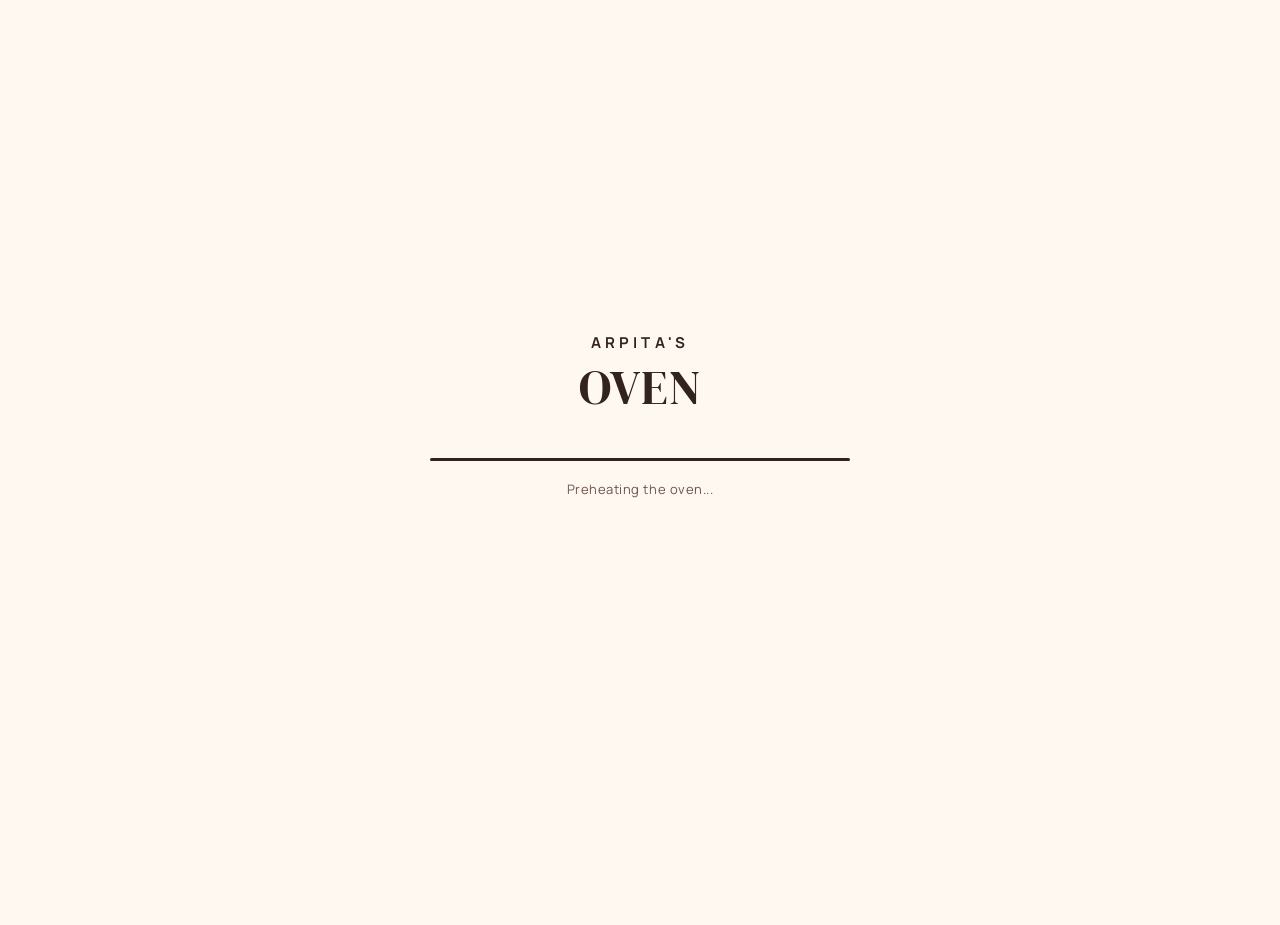
==== commit 92f881ef: "Update index.html" ====
--- a/index.html
+++ b/index.html
@@ -11,13 +11,8 @@
     content="Welcome to Arpita's Oven — home-baked cakes made with love for moments worth remembering."
   >
 
+  <link rel="icon" type="image/png" href="logo.png">
   <link rel="stylesheet" href="css/style.css">
-
-  <link
-    rel="icon"
-    type="image/png"
-    href="https://arpitas-oven-2.rkm04717.workers.dev/logo.png"
-  >
 </head>
 
 <body class="entrance-page">
@@ -29,7 +24,7 @@
     <div class="entrance-content">
 
       <img
-        src="https://arpitas-oven-2.rkm04717.workers.dev/logo.png"
+        src="logo.png"
         alt="Arpita's Oven Logo"
         class="site-logo"
       >
@@ -66,13 +61,21 @@
 
     </div>
 
+    <!-- SCROLL INDICATOR -->
+    <a href="#explore" class="scroll-indicator" aria-label="Scroll down">
+      <span>SCROLL TO EXPLORE</span>
+      <span class="scroll-arrow">↓</span>
+    </a>
+
     <div class="floating-crumb crumb-one">✦</div>
     <div class="floating-crumb crumb-two">·</div>
     <div class="floating-crumb crumb-three">✦</div>
 
   </main>
 
+  <!-- Scroll target -->
+  <div id="explore"></div>
+
   <script src="js/main.js"></script>
-
 </body>
 </html>
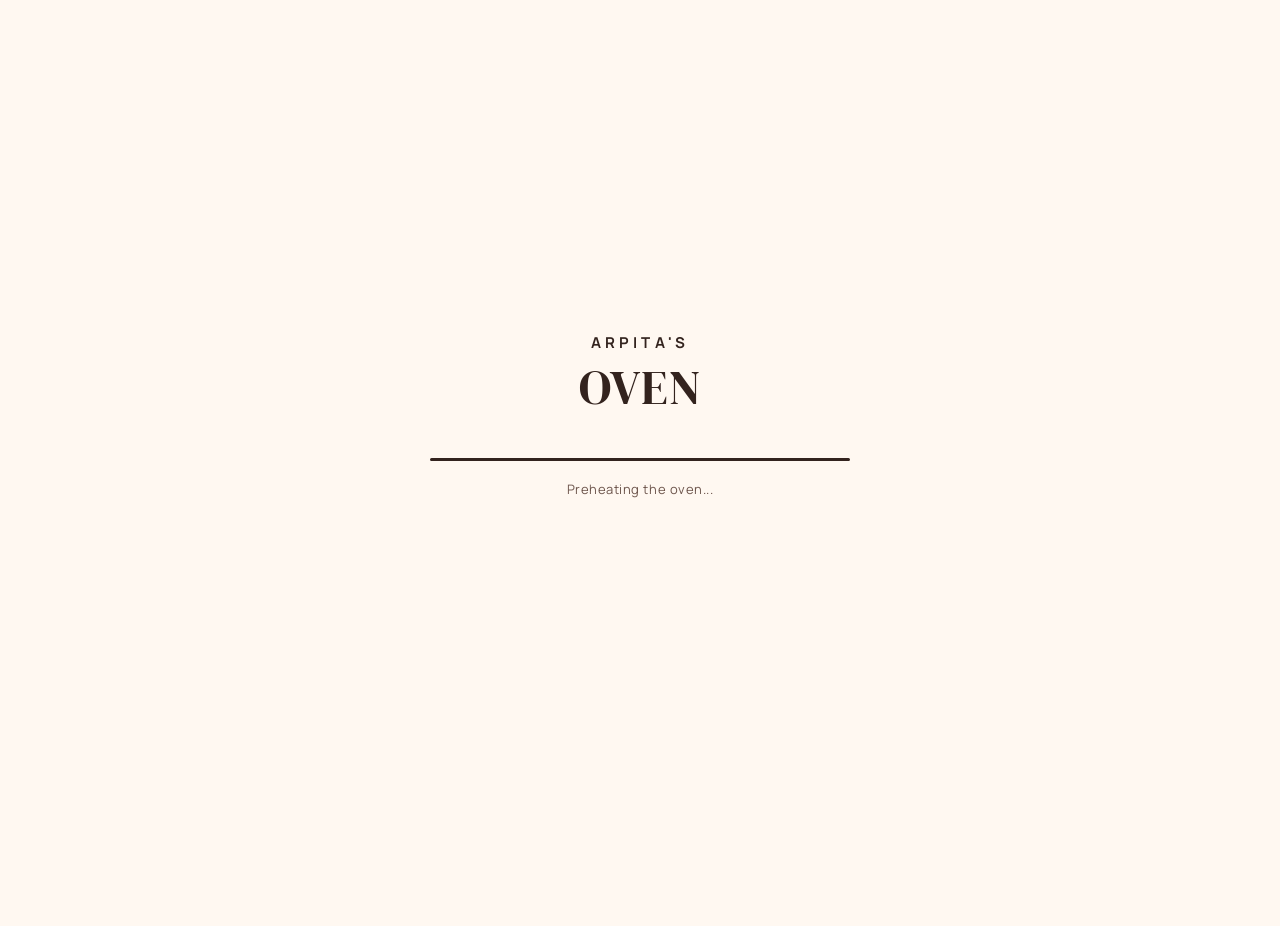
==== commit c7349014: "Update index.html" ====
--- a/index.html
+++ b/index.html
@@ -2,7 +2,11 @@
 <html lang="en">
 <head>
   <meta charset="UTF-8">
-  <meta name="viewport" content="width=device-width, initial-scale=1.0">
+
+  <meta
+    name="viewport"
+    content="width=device-width, initial-scale=1.0"
+  >
 
   <title>Arpita's Oven — Something Sweet Is Baking</title>
 
@@ -11,49 +15,127 @@
     content="Welcome to Arpita's Oven — home-baked cakes made with love for moments worth remembering."
   >
 
-  <link rel="icon" type="image/png" href="logo.png">
-  <link rel="stylesheet" href="css/style.css">
+  <!-- FAVICON -->
+  <link
+    rel="icon"
+    type="image/png"
+    href="logo.png"
+  >
+
+  <!-- MAIN STYLESHEET -->
+  <link
+    rel="stylesheet"
+    href="css/style.css"
+  >
 </head>
 
+
 <body class="entrance-page">
 
+  <!-- =========================================
+       QUICK ENTRY BUTTON
+       ========================================= -->
+
+  <a
+    href="oven.html"
+    class="quick-enter-oven"
+    aria-label="Enter the Oven"
+  >
+
+    <span>ENTER THE OVEN</span>
+
+    <span class="quick-enter-arrow">
+      →
+    </span>
+
+  </a>
+
+
+
+  <!-- =========================================
+       MAIN ENTRANCE
+       ========================================= -->
+
   <main class="entrance">
 
+    <!-- Background glow -->
     <div class="entrance-glow"></div>
 
+
+    <!-- =======================================
+         MAIN CONTENT
+         ======================================= -->
+
     <div class="entrance-content">
+
+
+      <!-- LOGO -->
 
       <img
         src="logo.png"
-        alt="Arpita's Oven Logo"
+        alt="Arpita's Oven"
         class="site-logo"
       >
 
+
+      <!-- SMALL LABEL -->
+
       <p class="tiny-label">
         HOME-BAKED SINCE 2021
       </p>
 
+
+      <!-- MAIN TITLE -->
+
       <h1>
-        Arpita's<br>
+        Arpita's
+        <br>
         <em>Oven</em>
       </h1>
 
+
+      <!-- DIVIDER -->
+
       <div class="divider"></div>
 
+
+      <!-- MAIN MESSAGE -->
+
       <p class="entrance-message">
-        Something sweet<br>
+        Something sweet
+        <br>
         is baking.
       </p>
+
+
+      <!-- SUBTITLE -->
 
       <p class="entrance-sub">
         Come in. There's always room for one more slice.
       </p>
 
-      <a href="oven.html" class="oven-button">
+
+      <!-- MAIN ENTER BUTTON -->
+
+      <a
+        href="oven.html"
+        class="oven-button"
+      >
+
         <span>🔥</span>
-        Enter the Oven
-        <span class="arrow">→</span>
+
+        <span>
+          Enter the Oven
+        </span>
+
+        <span class="arrow">
+          →
+        </span>
+
       </a>
+
+
+      <!-- SMALL NOTE -->
 
       <p class="entrance-note">
         Take your time. We saved you a seat.
@@ -61,21 +143,63 @@
 
     </div>
 
-    <!-- SCROLL INDICATOR -->
-    <a href="#explore" class="scroll-indicator" aria-label="Scroll down">
-      <span>SCROLL TO EXPLORE</span>
-      <span class="scroll-arrow">↓</span>
+
+
+    <!-- =========================================
+         SCROLL INDICATOR
+         ========================================= -->
+
+    <a
+      href="#explore"
+      class="scroll-indicator"
+      aria-label="Scroll down"
+    >
+
+      <span>
+        SCROLL TO EXPLORE
+      </span>
+
+      <span class="scroll-arrow">
+        ↓
+      </span>
+
     </a>
 
-    <div class="floating-crumb crumb-one">✦</div>
-    <div class="floating-crumb crumb-two">·</div>
-    <div class="floating-crumb crumb-three">✦</div>
+
+
+    <!-- =========================================
+         DECORATIVE ELEMENTS
+         ========================================= -->
+
+    <div class="floating-crumb crumb-one">
+      ✦
+    </div>
+
+    <div class="floating-crumb crumb-two">
+      ·
+    </div>
+
+    <div class="floating-crumb crumb-three">
+      ✦
+    </div>
 
   </main>
 
-  <!-- Scroll target -->
+
+
+  <!-- =========================================
+       SCROLL TARGET
+       ========================================= -->
+
   <div id="explore"></div>
 
+
+
+  <!-- =========================================
+       JAVASCRIPT
+       ========================================= -->
+
   <script src="js/main.js"></script>
+
 </body>
 </html>
--- a/css/style.css
+++ b/css/style.css
@@ -2097,3 +2097,73 @@
   display: none;
 
 }
+/* =========================================
+   SCROLL DOWN INDICATOR
+   ========================================= */
+
+.scroll-indicator {
+  position: absolute;
+  bottom: 28px;
+  left: 50%;
+  transform: translateX(-50%);
+  z-index: 20;
+
+  display: flex;
+  flex-direction: column;
+  align-items: center;
+  gap: 7px;
+
+  color: inherit;
+  text-decoration: none;
+
+  font-size: 9px;
+  letter-spacing: 3px;
+  font-weight: 600;
+
+  opacity: 0.65;
+
+  animation: scrollIndicatorFloat 2s ease-in-out infinite;
+  transition: opacity 0.3s ease;
+}
+
+.scroll-indicator:hover {
+  opacity: 1;
+}
+
+.scroll-arrow {
+  font-size: 20px;
+  line-height: 1;
+  animation: scrollArrowBounce 1.5s ease-in-out infinite;
+}
+
+@keyframes scrollIndicatorFloat {
+  0%, 100% {
+    transform: translateX(-50%) translateY(0);
+  }
+
+  50% {
+    transform: translateX(-50%) translateY(5px);
+  }
+}
+
+@keyframes scrollArrowBounce {
+  0%, 100% {
+    transform: translateY(0);
+  }
+
+  50% {
+    transform: translateY(6px);
+  }
+}
+
+@media (max-width: 600px) {
+  .scroll-indicator {
+    bottom: 20px;
+    font-size: 8px;
+    letter-spacing: 2.5px;
+  }
+
+  .scroll-arrow {
+    font-size: 18px;
+  }
+}
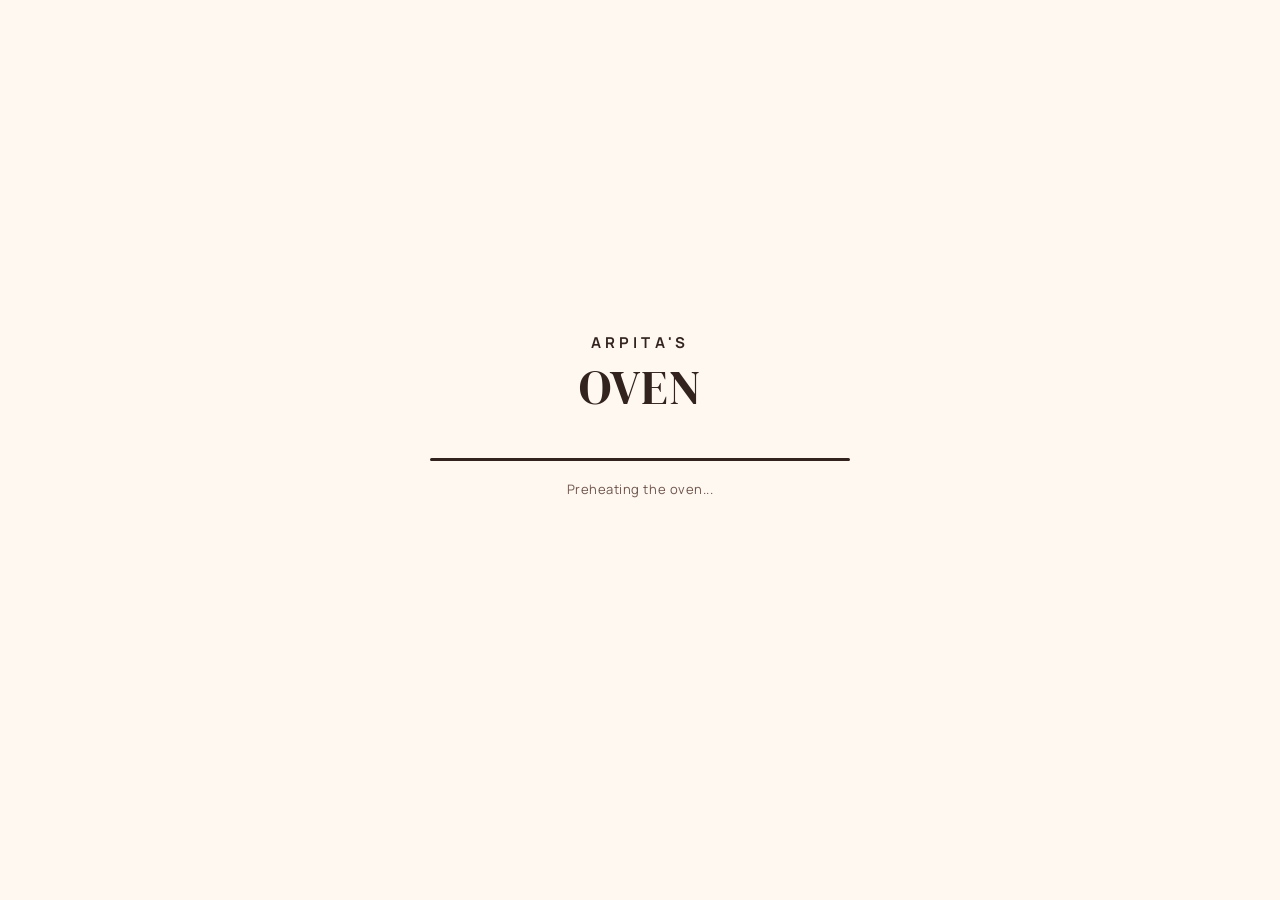
==== commit 22752c43: "Update index.html" ====
--- a/index.html
+++ b/index.html
@@ -1,6 +1,8 @@
 <!DOCTYPE html>
 <html lang="en">
+
 <head>
+
   <meta charset="UTF-8">
 
   <meta
@@ -8,7 +10,7 @@
     content="width=device-width, initial-scale=1.0"
   >
 
-  <title>Arpita's Oven — Something Sweet Is Baking</title>
+  <title>Arpita's Oven — Home-Baked With Love</title>
 
   <meta
     name="description"
@@ -22,18 +24,20 @@
     href="logo.png"
   >
 
-  <!-- MAIN STYLESHEET -->
+  <!-- MAIN CSS -->
   <link
     rel="stylesheet"
     href="css/style.css"
   >
+
 </head>
 
 
 <body class="entrance-page">
 
-  <!-- =========================================
-       QUICK ENTRY BUTTON
+
+  <!-- =========================================
+       QUICK ENTER BUTTON
        ========================================= -->
 
   <a
@@ -53,13 +57,16 @@
 
 
   <!-- =========================================
-       MAIN ENTRANCE
+       ENTRANCE PAGE
        ========================================= -->
 
   <main class="entrance">
 
-    <!-- Background glow -->
+
+    <!-- BACKGROUND GLOW -->
+
     <div class="entrance-glow"></div>
+
 
 
     <!-- =======================================
@@ -73,7 +80,7 @@
 
       <img
         src="logo.png"
-        alt="Arpita's Oven"
+        alt="Arpita's Oven Logo"
         class="site-logo"
       >
 
@@ -85,12 +92,16 @@
       </p>
 
 
-      <!-- MAIN TITLE -->
+      <!-- BRAND NAME -->
 
       <h1>
+
         Arpita's
+
         <br>
+
         <em>Oven</em>
+
       </h1>
 
 
@@ -99,16 +110,7 @@
       <div class="divider"></div>
 
 
-      <!-- MAIN MESSAGE -->
-
-      <p class="entrance-message">
-        Something sweet
-        <br>
-        is baking.
-      </p>
-
-
-      <!-- SUBTITLE -->
+      <!-- SHORT WELCOME -->
 
       <p class="entrance-sub">
         Come in. There's always room for one more slice.
@@ -141,12 +143,13 @@
         Take your time. We saved you a seat.
       </p>
 
+
     </div>
 
 
 
     <!-- =========================================
-         SCROLL INDICATOR
+         SCROLL DOWN
          ========================================= -->
 
     <a
@@ -183,6 +186,7 @@
       ✦
     </div>
 
+
   </main>
 
 
@@ -201,5 +205,7 @@
 
   <script src="js/main.js"></script>
 
+
 </body>
+
 </html>
--- a/css/style.css
+++ b/css/style.css
@@ -2167,3 +2167,202 @@
     font-size: 18px;
   }
 }
+/* =========================================
+   QUICK ENTER THE OVEN BUTTON
+   ========================================= */
+
+.quick-enter-oven {
+  position: fixed;
+
+  top: 28px;
+  right: 32px;
+
+  z-index: 1000;
+
+  display: flex;
+  align-items: center;
+  gap: 12px;
+
+  padding: 13px 20px;
+
+  color: inherit;
+  text-decoration: none;
+
+  font-size: 10px;
+  font-weight: 700;
+  letter-spacing: 2px;
+
+  border: 1px solid currentColor;
+  border-radius: 999px;
+
+  background: rgba(255, 255, 255, 0.08);
+
+  backdrop-filter: blur(12px);
+  -webkit-backdrop-filter: blur(12px);
+
+  transition:
+    transform 0.3s ease,
+    background 0.3s ease,
+    box-shadow 0.3s ease;
+}
+
+
+.quick-enter-arrow {
+  font-size: 17px;
+  line-height: 1;
+
+  transition:
+    transform 0.3s ease;
+}
+
+
+.quick-enter-oven:hover {
+  transform: translateY(-2px);
+
+  background: rgba(255, 255, 255, 0.16);
+
+  box-shadow:
+    0 8px 30px rgba(0, 0, 0, 0.15);
+}
+
+
+.quick-enter-oven:hover .quick-enter-arrow {
+  transform: translateX(5px);
+}
+
+
+
+/* =========================================
+   SCROLL INDICATOR
+   ========================================= */
+
+.scroll-indicator {
+  position: absolute;
+
+  left: 50%;
+  bottom: 28px;
+
+  transform: translateX(-50%);
+
+  z-index: 50;
+
+  display: flex;
+  flex-direction: column;
+  align-items: center;
+
+  gap: 7px;
+
+  color: inherit;
+  text-decoration: none;
+
+  font-size: 9px;
+  font-weight: 600;
+
+  letter-spacing: 3px;
+
+  opacity: 0.65;
+
+  animation:
+    scrollIndicatorFloat 2s ease-in-out infinite;
+
+  transition:
+    opacity 0.3s ease;
+}
+
+
+.scroll-indicator:hover {
+  opacity: 1;
+}
+
+
+.scroll-arrow {
+  font-size: 21px;
+
+  line-height: 1;
+
+  animation:
+    scrollArrowBounce 1.5s ease-in-out infinite;
+}
+
+
+
+/* =========================================
+   SCROLL ANIMATIONS
+   ========================================= */
+
+@keyframes scrollIndicatorFloat {
+
+  0%,
+  100% {
+    transform:
+      translateX(-50%)
+      translateY(0);
+  }
+
+  50% {
+    transform:
+      translateX(-50%)
+      translateY(5px);
+  }
+
+}
+
+
+@keyframes scrollArrowBounce {
+
+  0%,
+  100% {
+    transform:
+      translateY(0);
+  }
+
+  50% {
+    transform:
+      translateY(6px);
+  }
+
+}
+
+
+
+/* =========================================
+   MOBILE
+   ========================================= */
+
+@media (max-width: 600px) {
+
+  .quick-enter-oven {
+
+    top: 16px;
+    right: 16px;
+
+    padding: 10px 14px;
+
+    font-size: 8px;
+
+    letter-spacing: 1.5px;
+
+    gap: 7px;
+  }
+
+
+  .quick-enter-arrow {
+    font-size: 15px;
+  }
+
+
+  .scroll-indicator {
+
+    bottom: 20px;
+
+    font-size: 8px;
+
+    letter-spacing: 2.5px;
+  }
+
+
+  .scroll-arrow {
+    font-size: 18px;
+  }
+
+}
